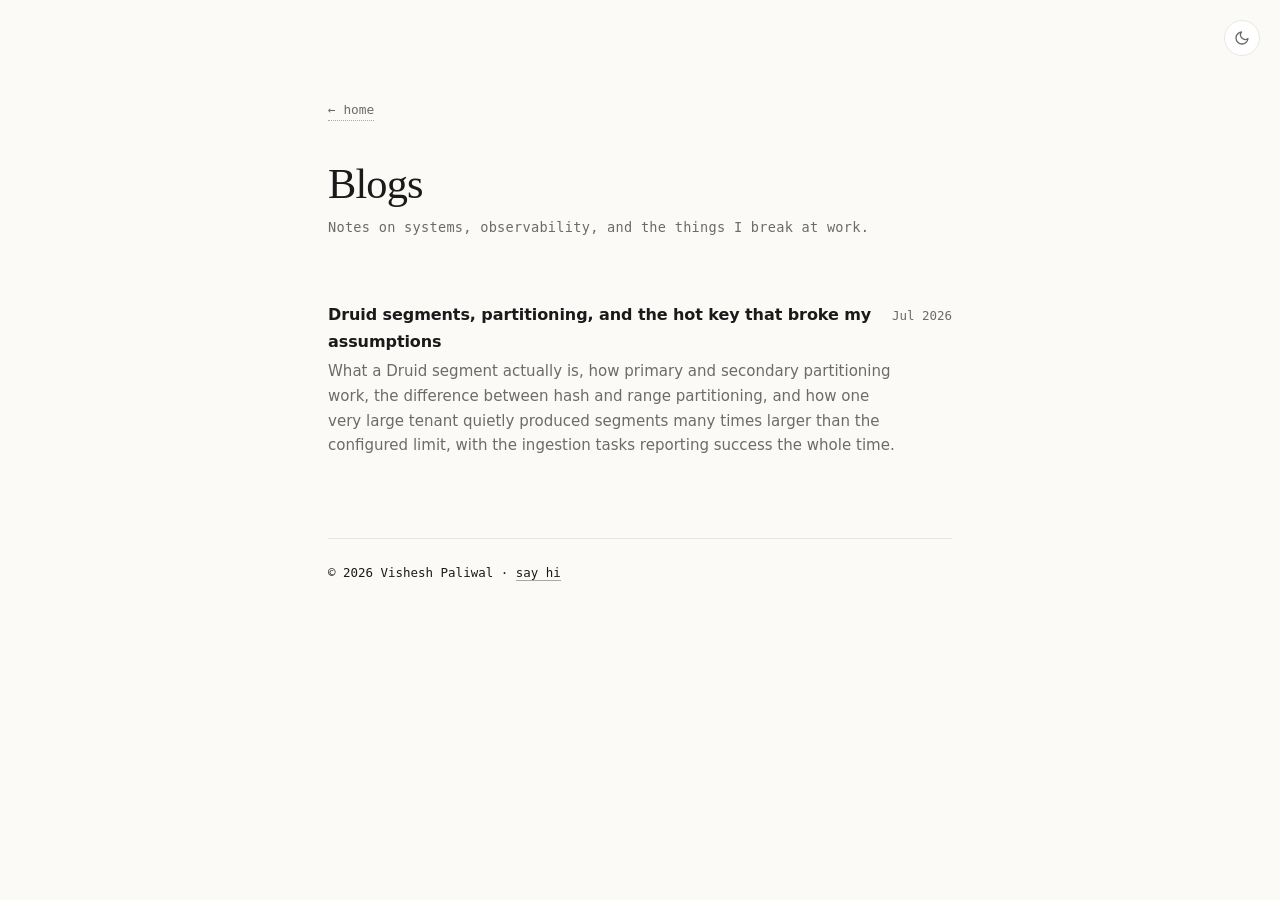
==== blog/index.html @ 761cbf5c "add blogs" ====
<!doctype html>
<html lang="en">
<head>
  <meta charset="utf-8" />
  <meta name="viewport" content="width=device-width, initial-scale=1" />
  <title>Blogs &middot; Vishesh Paliwal</title>
  <meta name="description" content="Notes on systems, observability, and the things I break at work." />
  <meta name="author" content="Vishesh Paliwal" />
  <meta property="og:title" content="Writing &middot; Vishesh Paliwal" />
  <meta property="og:description" content="Notes on systems, observability, and the things I break at work." />
  <meta property="og:type" content="website" />
  <link rel="icon" href="data:image/svg+xml,<svg xmlns=%22http://www.w3.org/2000/svg%22 viewBox=%220 0 100 100%22><text y=%22.9em%22 font-size=%2290%22>V</text></svg>" />
  <link rel="stylesheet" href="../styles.css" />
</head>
<body>
  <button id="theme-toggle" class="theme-toggle" type="button" aria-label="Toggle color theme">
    <svg class="icon-sun" width="16" height="16" viewBox="0 0 24 24" fill="none" stroke="currentColor" stroke-width="2" stroke-linecap="round" stroke-linejoin="round"><circle cx="12" cy="12" r="4"/><path d="M12 2v2"/><path d="M12 20v2"/><path d="m4.93 4.93 1.41 1.41"/><path d="m17.66 17.66 1.41 1.41"/><path d="M2 12h2"/><path d="M20 12h2"/><path d="m6.34 17.66-1.41 1.41"/><path d="m19.07 4.93-1.41 1.41"/></svg>
    <svg class="icon-moon" width="16" height="16" viewBox="0 0 24 24" fill="none" stroke="currentColor" stroke-width="2" stroke-linecap="round" stroke-linejoin="round"><path d="M21 12.79A9 9 0 1 1 11.21 3 7 7 0 0 0 21 12.79z"/></svg>
  </button>

  <main>
    <a href="../index.html" class="backlink">&larr; home</a>

    <header class="hero">
      <h1>Blogs</h1>
      <p class="tagline">Notes on systems, observability, and the things I break at work.</p>
    </header>

    <section class="block" aria-label="Posts">
      <ul class="post-list">
        <li>
          <a class="post-link" href="druid-segments.html">
            <h3>Druid segments, partitioning, and the hot key that broke my assumptions</h3>
            <span class="date">Jul 2026</span>
          </a>
          <p class="summary">
            What a Druid segment actually is, how primary and secondary partitioning work, the difference between hash and range partitioning, and how one very large tenant quietly produced segments many times larger than the configured limit, with the ingestion tasks reporting success the whole time.
          </p>
        </li>
      </ul>
    </section>

    <footer>
      <p>&copy; <span id="year"></span> Vishesh Paliwal &middot; <a href="mailto:vishesh.23bcs10013@sst.scaler.com">say hi</a></p>
    </footer>
  </main>

  <script src="../script.js"></script>
</body>
</html>
---- styles.css ----
/* --- theme tokens --- */
:root {
  --bg: #fbfaf7;
  --surface: #ffffff;
  --text: #1a1a1a;
  --muted: #6b6b6b;
  --faint: #a8a8a8;
  --line: #e8e6e0;
  --accent: #b94a2c;
  --hl-bg: rgba(185, 74, 44, 0.10);
  --mono: ui-monospace, SFMono-Regular, "JetBrains Mono", Menlo, Consolas, monospace;
  --sans: -apple-system, BlinkMacSystemFont, "Inter", "Segoe UI", system-ui, sans-serif;
  --serif: "Iowan Old Style", "Apple Garamond", "Palatino Linotype", "Times New Roman", Georgia, serif;
}

:root[data-theme="dark"] {
  --bg: #0e0e10;
  --surface: #141417;
  --text: #ededed;
  --muted: #9a9a9a;
  --faint: #595959;
  --line: #242427;
  --accent: #e07a5f;
  --hl-bg: rgba(224, 122, 95, 0.12);
}

/* --- reset --- */
*, *::before, *::after { box-sizing: border-box; }
html { -webkit-text-size-adjust: 100%; }
body, h1, h2, h3, p, ul, dl, dd, figure { margin: 0; }
ul { padding-left: 1.1em; }
a { color: inherit; }

/* --- base --- */
html { background: var(--bg); }
body {
  font-family: var(--sans);
  font-size: 16px;
  line-height: 1.65;
  color: var(--text);
  background: var(--bg);
  -webkit-font-smoothing: antialiased;
  -moz-osx-font-smoothing: grayscale;
  font-feature-settings: "ss01", "cv11";
  transition: background-color 0.25s ease, color 0.25s ease;
}

main {
  max-width: 680px;
  margin: 0 auto;
  padding: 96px 28px 64px;
}

@media (max-width: 560px) {
  main { padding: 56px 20px 48px; }
}

/* --- typography --- */
h1 {
  font-family: var(--serif);
  font-size: clamp(2rem, 6vw, 2.65rem);
  font-weight: 500;
  letter-spacing: -0.02em;
  line-height: 1.1;
  margin-bottom: 8px;
}

h2 {
  font-family: var(--mono);
  font-size: 0.78rem;
  font-weight: 500;
  letter-spacing: 0.14em;
  text-transform: uppercase;
  color: var(--muted);
  margin-bottom: 22px;
  padding-bottom: 10px;
  border-bottom: 1px solid var(--line);
}

h3 {
  font-size: 1rem;
  font-weight: 600;
  letter-spacing: -0.005em;
}

.role {
  font-weight: 400;
  color: var(--muted);
}

p { color: var(--text); }
.muted { color: var(--muted); font-size: 0.92rem; }

a {
  color: var(--text);
  text-decoration: none;
  border-bottom: 1px solid var(--faint);
  transition: color 0.15s ease, border-color 0.15s ease;
}
a:hover {
  color: var(--accent);
  border-bottom-color: var(--accent);
}

.hl {
  background: var(--hl-bg);
  padding: 0 4px;
  border-radius: 3px;
  color: var(--text);
}

/* --- hero --- */
.hero {
  margin-bottom: 64px;
}

.tagline {
  font-family: var(--mono);
  font-size: 0.85rem;
  color: var(--muted);
  letter-spacing: 0.02em;
  margin-bottom: 28px;
}

.intro {
  font-size: 1.02rem;
  color: var(--text);
  margin-bottom: 28px;
  max-width: 60ch;
}

.socials {
  font-family: var(--mono);
  font-size: 0.85rem;
  display: flex;
  flex-wrap: wrap;
  gap: 0;
  align-items: center;
}
.socials a {
  border-bottom: 1px dotted var(--faint);
  padding: 2px 0;
}
.socials .sep {
  color: var(--faint);
  margin: 0 10px;
  user-select: none;
}

/* --- sections --- */
.block {
  margin-bottom: 56px;
}

.entry {
  margin-bottom: 32px;
}
.entry:last-child { margin-bottom: 0; }

.entry-head {
  display: flex;
  justify-content: space-between;
  align-items: baseline;
  gap: 16px;
  margin-bottom: 6px;
}
.entry-head h3 { margin: 0; }

.date {
  font-family: var(--mono);
  font-size: 0.78rem;
  color: var(--muted);
  white-space: nowrap;
  flex-shrink: 0;
}

@media (max-width: 520px) {
  .entry-head {
    flex-direction: column;
    align-items: flex-start;
    gap: 2px;
  }
}

.stack {
  font-family: var(--mono);
  font-size: 0.78rem;
  color: var(--muted);
  margin-bottom: 8px;
}

.bullets {
  list-style: none;
  padding-left: 0;
}
.bullets li {
  position: relative;
  padding-left: 18px;
  margin-bottom: 8px;
  color: var(--text);
  font-size: 0.96rem;
}
.bullets li::before {
  content: "";
  position: absolute;
  left: 0;
  top: 0.7em;
  width: 8px;
  height: 1px;
  background: var(--faint);
}
.bullets li:last-child { margin-bottom: 0; }

/* --- skills dl --- */
.skills {
  display: grid;
  grid-template-columns: max-content 1fr;
  column-gap: 28px;
  row-gap: 12px;
}
.skills dt {
  font-family: var(--mono);
  font-size: 0.78rem;
  color: var(--muted);
  letter-spacing: 0.04em;
  padding-top: 2px;
}
.skills dd {
  margin: 0;
  font-size: 0.95rem;
}

@media (max-width: 520px) {
  .skills {
    grid-template-columns: 1fr;
    row-gap: 4px;
  }
  .skills dd { margin-bottom: 14px; }
}

/* --- footer --- */
footer {
  margin-top: 80px;
  padding-top: 24px;
  border-top: 1px solid var(--line);
  font-family: var(--mono);
  font-size: 0.78rem;
  color: var(--muted);
}

/* --- theme toggle --- */
.theme-toggle {
  position: fixed;
  top: 20px;
  right: 20px;
  width: 36px;
  height: 36px;
  border: 1px solid var(--line);
  border-radius: 50%;
  background: var(--surface);
  color: var(--muted);
  display: inline-flex;
  align-items: center;
  justify-content: center;
  cursor: pointer;
  transition: color 0.15s ease, border-color 0.15s ease, transform 0.15s ease;
  z-index: 50;
}
.theme-toggle:hover {
  color: var(--accent);
  border-color: var(--accent);
  transform: scale(1.04);
}
.theme-toggle .icon-sun { display: none; }
.theme-toggle .icon-moon { display: block; }
:root[data-theme="dark"] .theme-toggle .icon-sun { display: block; }
:root[data-theme="dark"] .theme-toggle .icon-moon { display: none; }

/* --- back link --- */
.backlink {
  font-family: var(--mono);
  font-size: 0.8rem;
  color: var(--muted);
  display: inline-block;
  margin-bottom: 40px;
  border-bottom: 1px dotted var(--faint);
}
.backlink:hover { color: var(--accent); border-bottom-color: var(--accent); }

/* --- blog list --- */
.post-list { list-style: none; padding-left: 0; }
.post-list li { margin-bottom: 28px; }
.post-list li:last-child { margin-bottom: 0; }
.post-link {
  display: flex;
  justify-content: space-between;
  align-items: baseline;
  gap: 16px;
  border-bottom: none;
}
.post-link h3 {
  font-weight: 600;
  transition: color 0.15s ease;
}
.post-link:hover { color: inherit; }
.post-link:hover h3 { color: var(--accent); }
.post-list .summary {
  color: var(--muted);
  font-size: 0.94rem;
  margin-top: 4px;
  max-width: 60ch;
}

@media (max-width: 520px) {
  .post-link { flex-direction: column; gap: 2px; }
}

/* --- article --- */
.post-header { margin-bottom: 44px; }
.post-header h1 {
  font-size: clamp(1.7rem, 5vw, 2.3rem);
  margin-bottom: 14px;
}
.post-meta {
  font-family: var(--mono);
  font-size: 0.78rem;
  color: var(--muted);
  letter-spacing: 0.02em;
}
.post-meta .dot { margin: 0 8px; color: var(--faint); }

.tag {
  display: inline-block;
  font-family: var(--mono);
  font-size: 0.7rem;
  letter-spacing: 0.04em;
  color: var(--muted);
  background: var(--hl-bg);
  border-radius: 3px;
  padding: 1px 7px;
  margin-right: 6px;
}

.prose { font-size: 1.02rem; line-height: 1.75; }
.prose > * + * { margin-top: 20px; }
.prose h2 {
  font-family: var(--serif);
  text-transform: none;
  letter-spacing: -0.01em;
  font-size: 1.35rem;
  font-weight: 500;
  color: var(--text);
  border-bottom: none;
  padding-bottom: 0;
  margin-top: 48px;
  margin-bottom: 4px;
}
.prose h3 {
  font-size: 1.05rem;
  font-weight: 600;
  margin-top: 32px;
  margin-bottom: 2px;
}
.prose p { max-width: 66ch; }
.prose ul, .prose ol { max-width: 66ch; padding-left: 1.2em; }
.prose li { margin-bottom: 8px; padding-left: 4px; }
.prose li::marker { color: var(--faint); }
.prose strong { font-weight: 600; }
.prose a { border-bottom: 1px solid var(--faint); }
.prose a:hover { color: var(--accent); border-bottom-color: var(--accent); }

/* inline + block code */
.prose code {
  font-family: var(--mono);
  font-size: 0.85em;
  background: var(--hl-bg);
  padding: 1px 5px;
  border-radius: 3px;
}
.prose pre {
  font-family: var(--mono);
  font-size: 0.82rem;
  line-height: 1.6;
  background: var(--surface);
  border: 1px solid var(--line);
  border-radius: 8px;
  padding: 16px 18px;
  overflow-x: auto;
  max-width: 100%;
}
.prose pre code {
  background: none;
  padding: 0;
  border-radius: 0;
  font-size: inherit;
}

/* callout */
.callout {
  border-left: 2px solid var(--accent);
  background: var(--hl-bg);
  border-radius: 0 6px 6px 0;
  padding: 14px 18px;
  font-size: 0.95rem;
}
.callout p { max-width: none; }
.callout .label {
  font-family: var(--mono);
  font-size: 0.7rem;
  letter-spacing: 0.08em;
  text-transform: uppercase;
  color: var(--accent);
  display: block;
  margin-bottom: 4px;
}

/* figure caption */
.prose figure { margin: 0; }
.prose figcaption {
  font-family: var(--mono);
  font-size: 0.75rem;
  color: var(--muted);
  text-align: center;
  margin-top: 8px;
}

/* --- selection --- */
::selection {
  background: var(--accent);
  color: var(--bg);
}

/* --- reduced motion --- */
@media (prefers-reduced-motion: reduce) {
  *, *::before, *::after {
    transition: none !important;
    animation: none !important;
  }
}
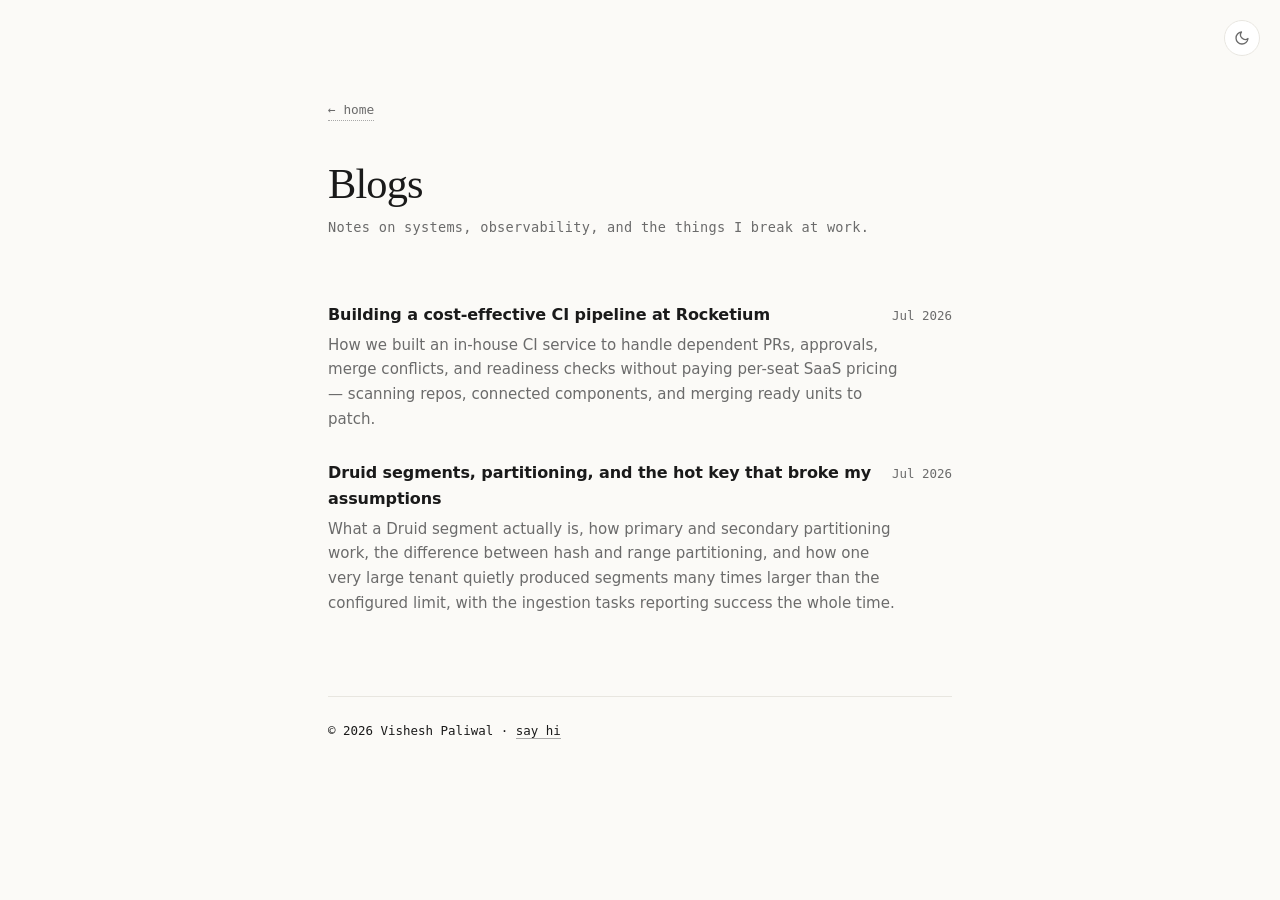
==== commit 3ffdb281: "add another blog" ====
--- a/blog/index.html
+++ b/blog/index.html
@@ -29,6 +29,15 @@
     <section class="block" aria-label="Posts">
       <ul class="post-list">
         <li>
+          <a class="post-link" href="ci-pipeline-rocketium.html">
+            <h3>Building a cost-effective CI pipeline at Rocketium</h3>
+            <span class="date">Jul 2026</span>
+          </a>
+          <p class="summary">
+            How we built an in-house CI service to handle dependent PRs, approvals, merge conflicts, and readiness checks without paying per-seat SaaS pricing — scanning repos, connected components, and merging ready units to patch.
+          </p>
+        </li>
+        <li>
           <a class="post-link" href="druid-segments.html">
             <h3>Druid segments, partitioning, and the hot key that broke my assumptions</h3>
             <span class="date">Jul 2026</span>
--- a/styles.css
+++ b/styles.css
@@ -415,7 +415,15 @@
 }
 
 /* figure caption */
-.prose figure { margin: 0; }
+.prose figure { margin: 28px 0; }
+.prose figure img {
+  display: block;
+  width: 100%;
+  max-width: 100%;
+  height: auto;
+  border-radius: 8px;
+  border: 1px solid var(--line);
+}
 .prose figcaption {
   font-family: var(--mono);
   font-size: 0.75rem;
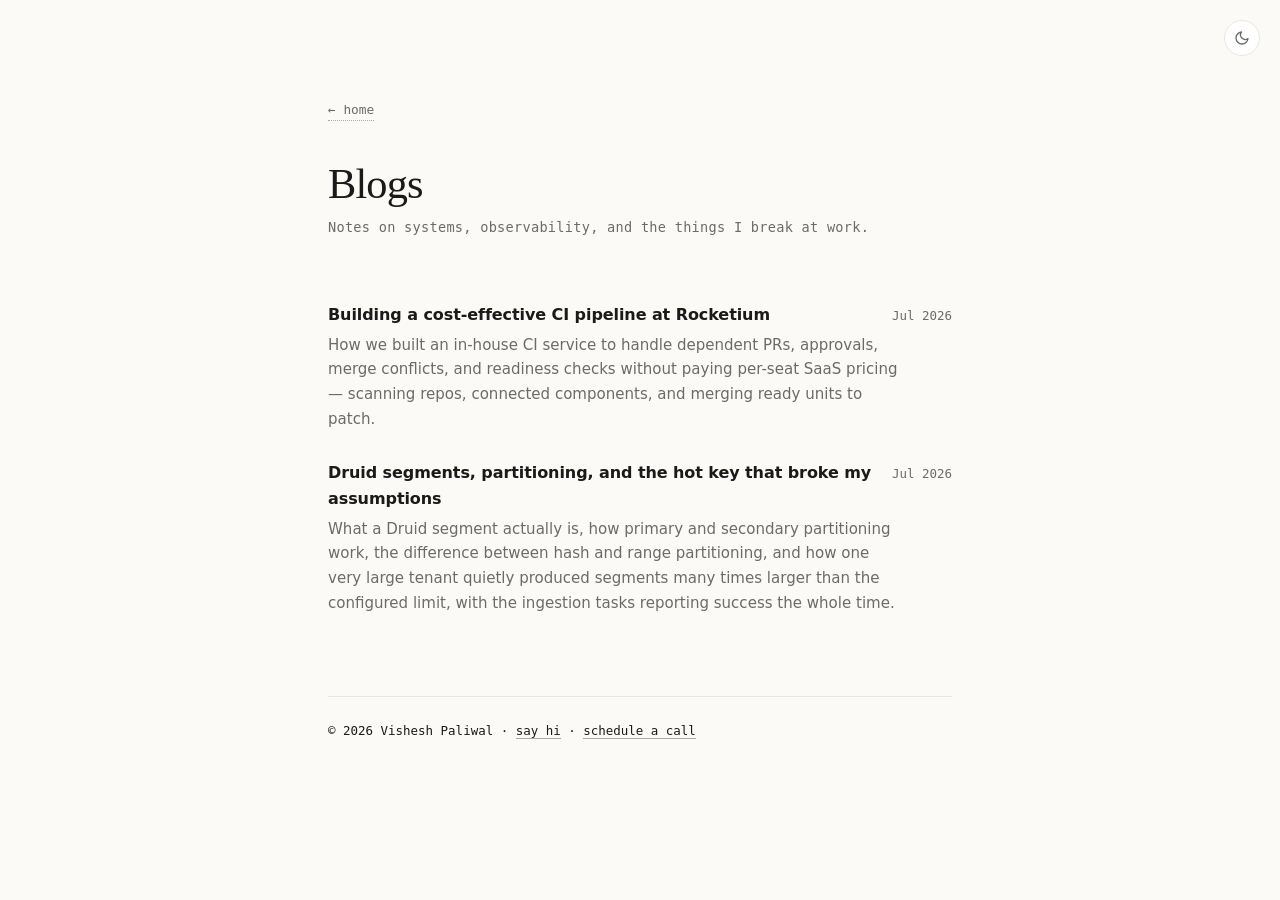
==== commit b30116d1: "make wordings consistent and update facts" ====
--- a/blog/index.html
+++ b/blog/index.html
@@ -6,7 +6,7 @@
   <title>Blogs &middot; Vishesh Paliwal</title>
   <meta name="description" content="Notes on systems, observability, and the things I break at work." />
   <meta name="author" content="Vishesh Paliwal" />
-  <meta property="og:title" content="Writing &middot; Vishesh Paliwal" />
+  <meta property="og:title" content="Blogs &middot; Vishesh Paliwal" />
   <meta property="og:description" content="Notes on systems, observability, and the things I break at work." />
   <meta property="og:type" content="website" />
   <link rel="icon" href="data:image/svg+xml,<svg xmlns=%22http://www.w3.org/2000/svg%22 viewBox=%220 0 100 100%22><text y=%22.9em%22 font-size=%2290%22>V</text></svg>" />
@@ -50,7 +50,7 @@
     </section>
 
     <footer>
-      <p>&copy; <span id="year"></span> Vishesh Paliwal &middot; <a href="mailto:vishesh.23bcs10013@sst.scaler.com">say hi</a></p>
+      <p>&copy; <span id="year"></span> Vishesh Paliwal &middot; <a href="mailto:vishesh.23bcs10013@sst.scaler.com">say hi</a> &middot; <a href="https://cal.com/vishesh-paliwal/30min">schedule a call</a></p>
     </footer>
   </main>
 
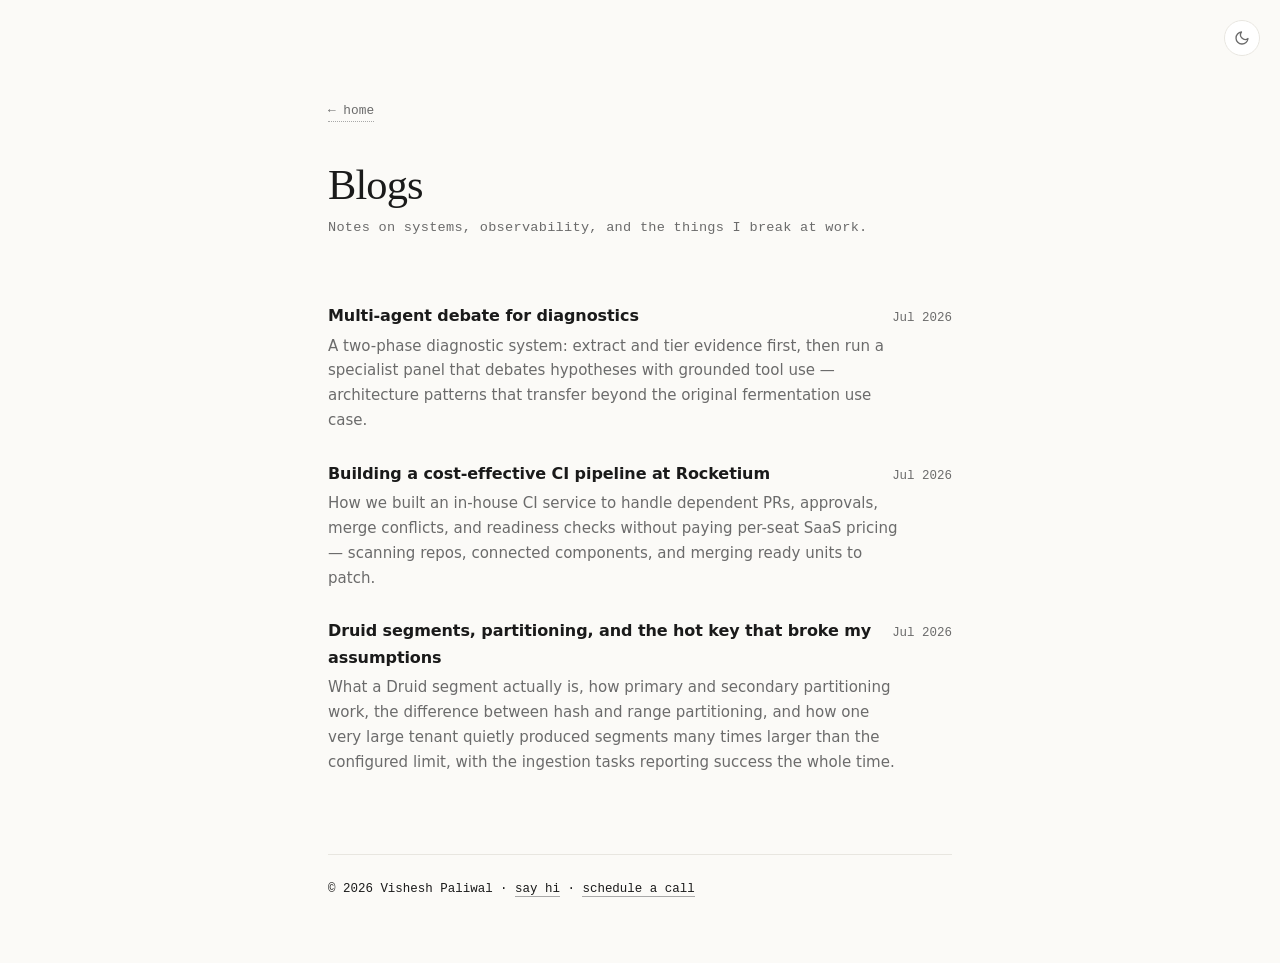
==== commit f9ee20aa: "add blog for multi agent system" ====
--- a/blog/index.html
+++ b/blog/index.html
@@ -29,6 +29,15 @@
     <section class="block" aria-label="Posts">
       <ul class="post-list">
         <li>
+          <a class="post-link" href="multi-agent-debate-diagnostics.html">
+            <h3>Multi-agent debate for diagnostics</h3>
+            <span class="date">Jul 2026</span>
+          </a>
+          <p class="summary">
+            A two-phase diagnostic system: extract and tier evidence first, then run a specialist panel that debates hypotheses with grounded tool use — architecture patterns that transfer beyond the original fermentation use case.
+          </p>
+        </li>
+        <li>
           <a class="post-link" href="ci-pipeline-rocketium.html">
             <h3>Building a cost-effective CI pipeline at Rocketium</h3>
             <span class="date">Jul 2026</span>
